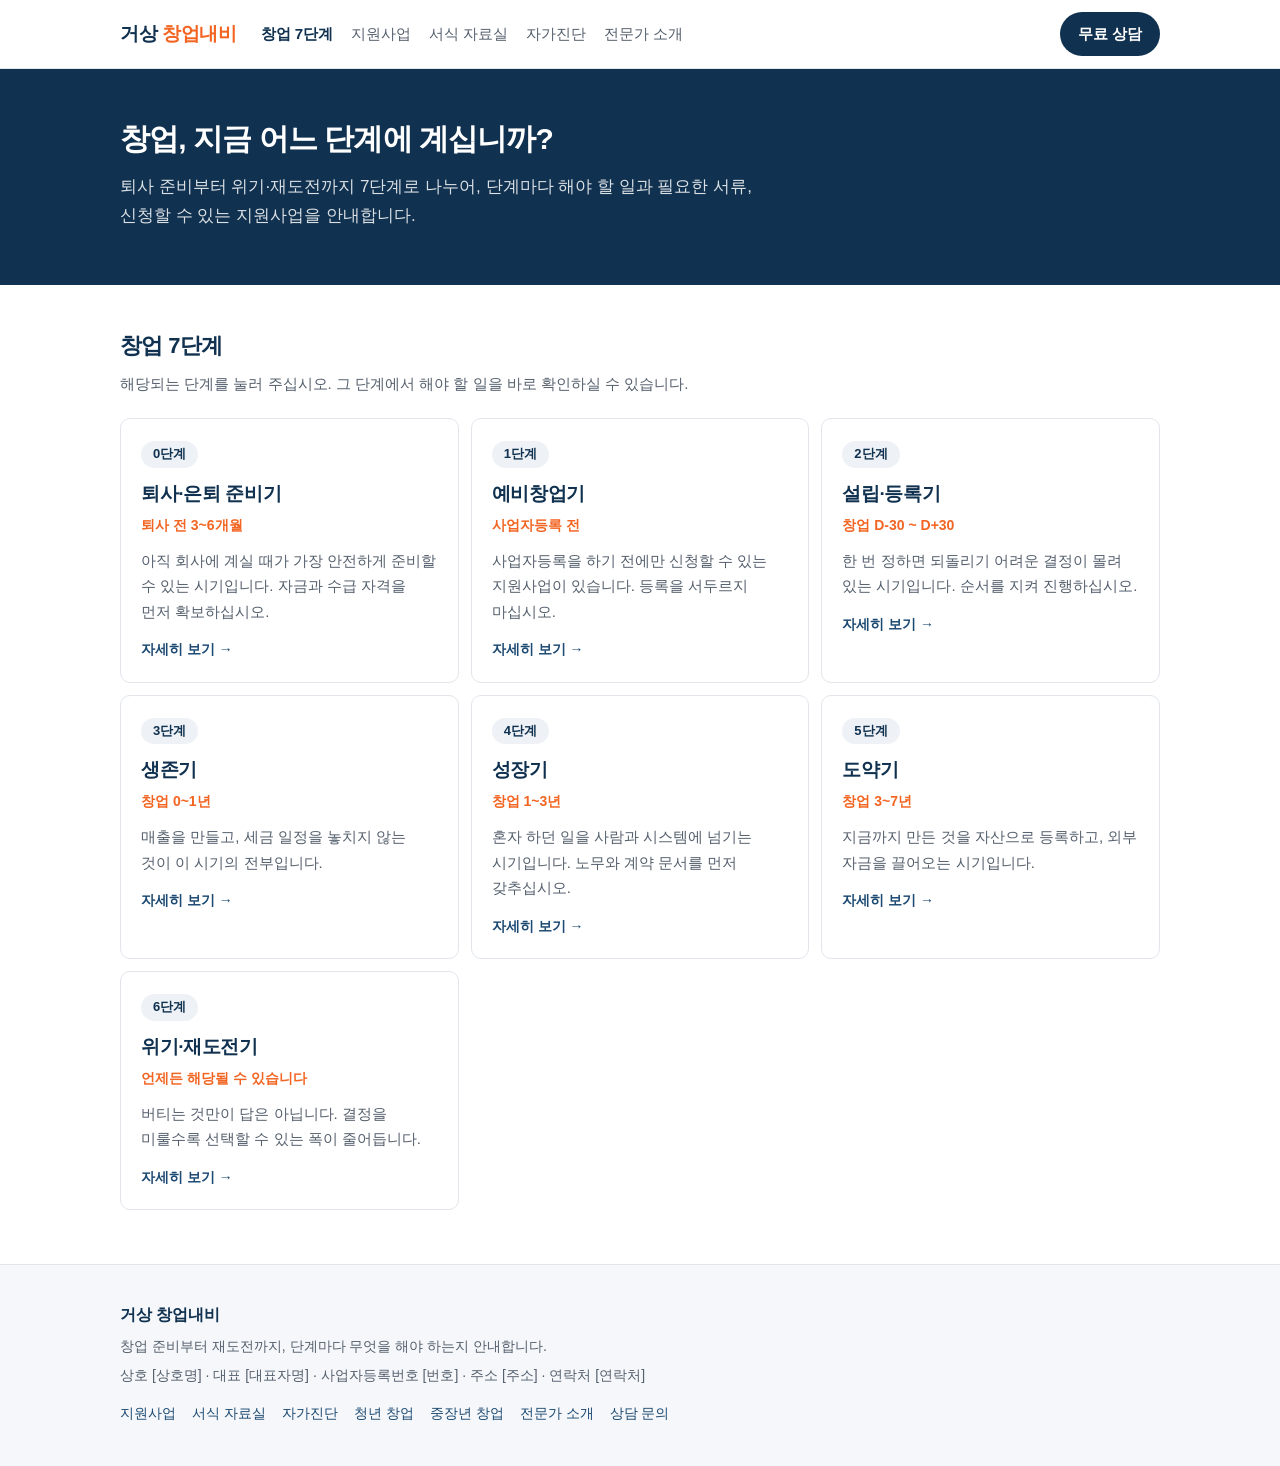
==== index.html @ eb36b54d "거상 창업내비 홈페이지 첫 공개 창업 7단계 안내, 지원사업 찾기, 서식 자료실, 3분 창업 진단, 페르소나 시나리오 2종, 분야별 전문가, 상담 신청까지 포함합니다. 신청 정보는" ====
<!DOCTYPE html>
<html lang="ko">
<head>
<meta charset="utf-8" />
<meta name="viewport" content="width=device-width, initial-scale=1" />
<title>거상 창업내비 · 퇴사 후 창업부터 재도전까지 단계별 안내</title>
<meta name="description" content="퇴사 후 창업을 준비하시는 분을 위한 창업 7단계 안내입니다. 창업 단계별 준비 서류, 예비창업패키지 등 지원사업, 40대 창업 지원사업과 중장년 창업 정보를 한 곳에 모았습니다." />
<!-- og:start  카카오톡 · 페이스북 등에 링크를 붙였을 때 보이는 정보입니다 -->
<link rel="canonical" href="https://woodlaws.github.io/geosang-navi/" />
<meta property="og:type" content="website" />
<meta property="og:site_name" content="거상 창업내비" />
<meta property="og:locale" content="ko_KR" />
<meta property="og:title" content="거상 창업내비 · 퇴사 후 창업부터 재도전까지 단계별 안내" />
<meta property="og:description" content="퇴사 후 창업을 준비하시는 분을 위한 창업 7단계 안내입니다. 창업 단계별 준비 서류, 예비창업패키지 등 지원사업, 40대 창업 지원사업과 중장년 창업 정보를 한 곳에 모았습니다." />
<meta property="og:url" content="https://woodlaws.github.io/geosang-navi/" />
<meta property="og:image" content="https://woodlaws.github.io/geosang-navi/images/og-cover.png" />
<meta property="og:image:width" content="1200" />
<meta property="og:image:height" content="630" />
<meta name="twitter:card" content="summary_large_image" />
<!-- og:end -->
<link rel="stylesheet" href="css/style.css" />
</head>
<body>

<!-- ===== 머리글 ===== -->
<header class="site-header">
  <div class="site-header__inner">
    <a class="logo" href="index.html">거상 <span>창업내비</span></a>
    <nav class="site-nav">
      <a href="#stages" class="is-active">창업 7단계</a>
      <a href="support.html">지원사업</a>
      <a href="library.html">서식 자료실</a>
      <a href="check.html">자가진단</a>
      <a href="expert.html">전문가 소개</a>
    </nav>
    <a class="header-cta" href="contact.html">무료 상담</a>
  </div>
</header>

<main>
  <!-- ===== 첫 화면 (1단계 작업에서 다시 다듬을 예정입니다) ===== -->
  <section class="hero">
    <div class="wrap">
      <h1>창업, 지금 어느 단계에 계십니까?</h1>
      <p>퇴사 준비부터 위기·재도전까지 7단계로 나누어, 단계마다 해야 할 일과 필요한 서류, 신청할 수 있는 지원사업을 안내합니다.</p>
    </div>
  </section>

  <!-- ===== 창업 7단계 카드 ===== -->
  <section class="stage-cards-sec" id="stages">
    <div class="wrap">
      <div class="sec__head">
        <h2>창업 7단계</h2>
        <p class="sec__desc">해당되는 단계를 눌러 주십시오. 그 단계에서 해야 할 일을 바로 확인하실 수 있습니다.</p>
      </div>
      <ul class="stage-cards" id="stage-cards"></ul>
    </div>
  </section>
</main>

<!-- ===== 꼬리글 ===== -->
<footer class="site-footer">
  <div class="wrap">
    <p class="site-footer__logo">거상 창업내비</p>
    <p>창업 준비부터 재도전까지, 단계마다 무엇을 해야 하는지 안내합니다.</p>
    <p>상호 [상호명] · 대표 [대표자명] · 사업자등록번호 [번호] · 주소 [주소] · 연락처 [연락처]</p>
    <div class="site-footer__links">
      <a href="support.html">지원사업</a>
      <a href="library.html">서식 자료실</a>
      <a href="check.html">자가진단</a>
      <a href="scenario-youth.html">청년 창업</a>
      <a href="scenario-senior.html">중장년 창업</a>
      <a href="expert.html">전문가 소개</a>
      <a href="contact.html">상담 문의</a>
    </div>
  </div>
</footer>

<script src="data/stages.js"></script>
<script src="js/main.js"></script>
</body>
</html>
---- css/style.css ----
/* ============================================================
   거상 창업내비 — 공통 스타일
   모든 페이지가 이 파일 하나를 함께 씁니다.
   ============================================================ */

:root {
  --navy: #10314f;
  --navy-dark: #0a2237;
  --navy-soft: #1d4a72;
  --accent: #f26522;
  --accent-dark: #d4501a;
  --ink: #1b2430;
  --ink-soft: #55606d;
  --ink-light: #8a939e;
  --line: #e2e6eb;
  --tint: #f5f7fa;
  --tint-2: #eef2f6;
  --white: #ffffff;
  --ok: #1f8a5f;
  --radius: 10px;
  --shadow: 0 2px 10px rgba(16, 49, 79, 0.07);
  --shadow-up: 0 8px 24px rgba(16, 49, 79, 0.12);
}

* { box-sizing: border-box; }

html { scroll-behavior: smooth; }

body {
  margin: 0;
  background: var(--white);
  color: var(--ink);
  font-family: "Malgun Gothic", "맑은 고딕", -apple-system, "Apple SD Gothic Neo",
    "Noto Sans KR", sans-serif;
  font-size: 16px;
  line-height: 1.7;
  word-break: keep-all;
  -webkit-text-size-adjust: 100%;
}

a { color: var(--navy-soft); text-decoration: none; }
a:hover { text-decoration: underline; }

h1, h2, h3 { line-height: 1.35; margin: 0; font-weight: 700; }

.wrap {
  width: 100%;
  max-width: 1080px;
  margin: 0 auto;
  padding: 0 20px;
}

/* ============================================================
   머리글 (모든 페이지 공통)
   ============================================================ */
.site-header {
  border-bottom: 1px solid var(--line);
  background: var(--white);
  position: sticky;
  top: 0;
  z-index: 50;
}

.site-header__inner {
  max-width: 1080px;
  margin: 0 auto;
  padding: 12px 20px;
  display: flex;
  flex-wrap: wrap;
  align-items: center;
  gap: 10px 24px;
}

.logo {
  font-size: 19px;
  font-weight: 800;
  color: var(--navy);
  letter-spacing: -0.02em;
  white-space: nowrap;
}
.logo:hover { text-decoration: none; }
.logo span { color: var(--accent); }

.site-nav {
  display: flex;
  flex-wrap: wrap;
  gap: 4px 18px;
  font-size: 15px;
}
.site-nav a { color: var(--ink-soft); padding: 4px 0; }
.site-nav a:hover { color: var(--navy); text-decoration: none; }
.site-nav a.is-active { color: var(--navy); font-weight: 700; }

.header-cta {
  margin-left: auto;
  background: var(--navy);
  color: var(--white);
  padding: 9px 18px;
  border-radius: 999px;
  font-size: 15px;
  font-weight: 700;
  white-space: nowrap;
}
.header-cta:hover { background: var(--navy-dark); text-decoration: none; }

/* ============================================================
   단계 페이지 상단
   ============================================================ */
.stage-head {
  background: var(--navy);
  color: var(--white);
  padding: 34px 0 40px;
}
.stage-head__crumb {
  margin: 0 0 18px;
  font-size: 14px;
  color: rgba(255, 255, 255, 0.65);
}
.stage-head__crumb a { color: rgba(255, 255, 255, 0.85); }
.stage-head__crumb span { margin: 0 4px; }

.stage-head__no {
  display: inline-block;
  margin: 0 0 12px;
  padding: 4px 14px;
  border-radius: 999px;
  background: var(--accent);
  color: var(--white);
  font-size: 14px;
  font-weight: 700;
}
.stage-head__name {
  font-size: 30px;
  letter-spacing: -0.03em;
  margin-bottom: 10px;
}
.stage-head__period {
  margin: 0 0 16px;
  font-size: 15px;
  color: rgba(255, 255, 255, 0.75);
}
.stage-head__summary {
  margin: 0;
  max-width: 720px;
  font-size: 17px;
  color: rgba(255, 255, 255, 0.95);
}

/* ============================================================
   7단계 진행 표시 바 + 이전/다음
   ============================================================ */
.stepbar-section {
  background: var(--tint);
  border-bottom: 1px solid var(--line);
  padding: 20px 0 24px;
}

.stepbar {
  display: grid;
  grid-template-columns: repeat(7, 1fr);
  gap: 6px;
}
.stepbar__item {
  display: flex;
  flex-direction: column;
  align-items: center;
  gap: 6px;
  padding: 10px 2px;
  border-radius: 8px;
  background: var(--white);
  border: 1px solid var(--line);
  text-align: center;
}
.stepbar__item:hover { text-decoration: none; border-color: var(--navy-soft); }
.stepbar__no {
  width: 26px;
  height: 26px;
  line-height: 26px;
  border-radius: 50%;
  background: var(--tint-2);
  color: var(--ink-soft);
  font-size: 13px;
  font-weight: 700;
}
.stepbar__label {
  font-size: 12px;
  color: var(--ink-soft);
  letter-spacing: -0.03em;
  line-height: 1.3;
}
.stepbar__item.is-done .stepbar__no { background: var(--navy-soft); color: var(--white); }
.stepbar__item.is-current {
  background: var(--navy);
  border-color: var(--navy);
}
.stepbar__item.is-current .stepbar__no { background: var(--accent); color: var(--white); }
.stepbar__item.is-current .stepbar__label { color: var(--white); font-weight: 700; }

.pager {
  display: grid;
  grid-template-columns: 1fr 1fr;
  gap: 10px;
  margin-top: 16px;
}
.pager__btn {
  display: flex;
  flex-direction: column;
  gap: 2px;
  padding: 12px 16px;
  border: 1px solid var(--line);
  border-radius: var(--radius);
  background: var(--white);
}
.pager__btn:hover { text-decoration: none; border-color: var(--navy-soft); }
.pager__btn--next { text-align: right; }
.pager__btn.is-off { background: var(--tint-2); border-style: dashed; }
.pager__dir { font-size: 13px; color: var(--ink-light); }
.pager__name { font-size: 15px; font-weight: 700; color: var(--navy); letter-spacing: -0.02em; }
.pager__btn.is-off .pager__name { color: var(--ink-light); font-weight: 400; }

/* ============================================================
   본문 섹션 공통
   ============================================================ */
.sec { padding: 44px 0; border-bottom: 1px solid var(--line); }
.sec--tint { background: var(--tint); }

.sec__head { margin-bottom: 22px; }
.sec__num {
  display: inline-block;
  margin-right: 8px;
  color: var(--accent);
  font-size: 20px;
  font-weight: 700;
  vertical-align: -1px;
}
.sec__head h2 {
  display: inline;
  font-size: 22px;
  letter-spacing: -0.03em;
  color: var(--navy);
}
.sec__desc {
  margin: 10px 0 0;
  font-size: 15px;
  color: var(--ink-soft);
}

/* ============================================================
   ① 해야 할 일
   ============================================================ */
.todo-count {
  margin: 0 0 12px;
  font-size: 14px;
  font-weight: 700;
  color: var(--ink-soft);
}
.todo-count.is-all { color: var(--ok); }

.todo-list { list-style: none; margin: 0; padding: 0; display: grid; gap: 10px; }

.todo {
  border: 1px solid var(--line);
  border-radius: var(--radius);
  background: var(--white);
  transition: border-color 0.15s;
}
.todo:hover { border-color: var(--navy-soft); }
.todo.is-done { background: var(--tint); border-color: var(--line); }

.todo__label {
  display: flex;
  align-items: flex-start;
  gap: 12px;
  padding: 14px 16px;
  cursor: pointer;
}
.todo__box {
  flex: none;
  width: 20px;
  height: 20px;
  margin: 3px 0 0;
  accent-color: var(--accent);
  cursor: pointer;
}
.todo__text { font-size: 16px; color: var(--ink); }
.todo.is-done .todo__text { color: var(--ink-light); text-decoration: line-through; }

.btn-reset {
  margin-top: 14px;
  padding: 8px 14px;
  border: 1px solid var(--line);
  border-radius: 8px;
  background: var(--white);
  color: var(--ink-soft);
  font-size: 14px;
  font-family: inherit;
  cursor: pointer;
}
.btn-reset:hover { border-color: var(--ink-light); color: var(--ink); }

/* ============================================================
   ② 필요 서류 · 문서양식
   ============================================================ */
.doc-list { list-style: none; margin: 0; padding: 0; display: grid; gap: 10px; }
@media (min-width: 720px) {
  .doc-list { grid-template-columns: 1fr 1fr; }
}

.doc__link {
  display: block;
  height: 100%;
  padding: 16px;
  background: var(--white);
  border: 1px solid var(--line);
  border-radius: var(--radius);
}
.doc__link:hover { text-decoration: none; border-color: var(--navy-soft); box-shadow: var(--shadow); }
.doc__name { display: block; font-size: 16px; font-weight: 700; color: var(--navy); }
.doc__note { display: block; margin-top: 4px; font-size: 14px; color: var(--ink-soft); }
.doc__go { display: block; margin-top: 8px; font-size: 13px; color: var(--accent); font-weight: 700; }

/* ============================================================
   ③ 이 단계 지원사업
   ============================================================ */
.support-cols { display: grid; gap: 14px; }
@media (min-width: 720px) {
  .support-cols { grid-template-columns: 1fr 1fr; }
}

.support-box {
  padding: 18px;
  background: var(--tint);
  border: 1px solid var(--line);
  border-radius: var(--radius);
}
.support-box--common { background: var(--tint); }
.support-box__title {
  margin: 0 0 14px;
  padding-bottom: 10px;
  border-bottom: 2px solid var(--navy);
  font-size: 16px;
  font-weight: 700;
  color: var(--navy);
}

.support-list { list-style: none; margin: 0; padding: 0; display: grid; gap: 10px; }
.support-item {
  padding: 14px;
  background: var(--white);
  border: 1px solid var(--line);
  border-radius: 8px;
}
.support-item__name { margin: 0; font-size: 16px; font-weight: 700; color: var(--ink); }
.support-item__desc { margin: 4px 0 0; font-size: 14px; color: var(--ink-soft); }
.support__empty { margin: 0; font-size: 14px; color: var(--ink-light); }

.support__caution {
  margin: 18px 0 0;
  padding: 12px 14px;
  background: #fff8f3;
  border: 1px solid #f7d9c5;
  border-radius: 8px;
  font-size: 14px;
  color: var(--accent-dark);
}
.support__more { margin: 14px 0 0; font-size: 15px; font-weight: 700; }

/* ============================================================
   하단 상담 신청
   ============================================================ */
.cta {
  padding: 48px 0 56px;
  background: var(--navy-dark);
  color: var(--white);
  text-align: center;
}
.cta h2 { font-size: 24px; letter-spacing: -0.03em; margin-bottom: 8px; }
.cta p { margin: 0 0 22px; color: rgba(255, 255, 255, 0.8); font-size: 16px; }

.btn-cta {
  display: inline-block;
  padding: 15px 38px;
  border-radius: 999px;
  background: var(--accent);
  color: var(--white);
  font-size: 17px;
  font-weight: 700;
  box-shadow: var(--shadow-up);
}
.btn-cta:hover { background: var(--accent-dark); text-decoration: none; }

/* ============================================================
   꼬리글 (모든 페이지 공통)
   ============================================================ */
.site-footer {
  padding: 30px 0 40px;
  background: var(--tint);
  border-top: 1px solid var(--line);
  font-size: 14px;
  color: var(--ink-soft);
}
.site-footer__logo { font-weight: 800; color: var(--navy); font-size: 16px; }
.site-footer p { margin: 6px 0 0; }
.site-footer__links { margin-top: 14px; display: flex; flex-wrap: wrap; gap: 6px 16px; }

.notice {
  margin: 40px 0;
  padding: 16px;
  border: 1px solid var(--line);
  border-radius: var(--radius);
  background: var(--tint);
}

/* ============================================================
   메인 페이지 — 7단계 카드 (1단계에서 더 다듬을 예정입니다)
   ============================================================ */
.hero {
  padding: 50px 0 54px;
  background: var(--navy);
  color: var(--white);
}
.hero h1 { font-size: 30px; letter-spacing: -0.03em; margin-bottom: 14px; }
.hero p { margin: 0; font-size: 17px; color: rgba(255, 255, 255, 0.85); max-width: 660px; }

.stage-cards-sec { padding: 46px 0 54px; }
.stage-cards-sec h2 { font-size: 22px; color: var(--navy); letter-spacing: -0.03em; }
.stage-cards-sec .sec__desc { margin-bottom: 22px; }

.stage-cards { list-style: none; margin: 0; padding: 0; display: grid; gap: 12px; }
@media (min-width: 640px) { .stage-cards { grid-template-columns: 1fr 1fr; } }
@media (min-width: 960px) { .stage-cards { grid-template-columns: repeat(3, 1fr); } }

.stage-card {
  display: block;
  height: 100%;
  padding: 20px;
  background: var(--white);
  border: 1px solid var(--line);
  border-radius: var(--radius);
}
.stage-card:hover {
  text-decoration: none;
  border-color: var(--navy-soft);
  box-shadow: var(--shadow-up);
  transform: translateY(-2px);
}
.stage-card { transition: transform 0.15s, box-shadow 0.15s, border-color 0.15s; }
.stage-card__no {
  display: inline-block;
  margin-bottom: 10px;
  padding: 2px 12px;
  border-radius: 999px;
  background: var(--tint-2);
  color: var(--navy);
  font-size: 13px;
  font-weight: 700;
}
.stage-card__name { display: block; font-size: 19px; font-weight: 700; color: var(--navy); letter-spacing: -0.02em; }
.stage-card__period { display: block; margin-top: 4px; font-size: 14px; color: var(--accent); font-weight: 700; }
.stage-card__summary { display: block; margin-top: 10px; font-size: 15px; color: var(--ink-soft); }
.stage-card__go { display: block; margin-top: 14px; font-size: 14px; font-weight: 700; color: var(--navy-soft); }

/* ============================================================
   화면이 좁을 때 (휴대폰)
   ============================================================ */
@media (max-width: 760px) {
  body { font-size: 15px; }
  .header-cta { margin-left: 0; order: 3; }
  .site-nav { order: 4; width: 100%; border-top: 1px solid var(--line); padding-top: 8px; }
  .stage-head { padding: 26px 0 32px; }
  .stage-head__name { font-size: 24px; }
  .stage-head__summary { font-size: 16px; }
  .hero h1 { font-size: 24px; }

  /* 진행 표시 바는 좌우로 넘겨 보는 형태로 바꿉니다 */
  .stepbar {
    grid-template-columns: repeat(7, 108px);
    overflow-x: auto;
    padding-bottom: 6px;
    -webkit-overflow-scrolling: touch;
  }
  .pager { grid-template-columns: 1fr; }
  .pager__btn--next { text-align: left; }
  .sec { padding: 34px 0; }
  .sec__head h2 { font-size: 20px; }
  .cta h2 { font-size: 21px; }
}

/* ============================================================
   페르소나 시나리오 페이지 (scenario-youth / scenario-senior)
   ============================================================ */

/* 글자를 기본보다 1.1배 크게 쓰는 페이지 (중장년 페이지) */
body.text-large { font-size: 110%; }

/* 화면에는 보이지 않고 화면낭독기만 읽는 글 */
.sr-only {
  position: absolute;
  width: 1px; height: 1px;
  padding: 0; margin: -1px;
  overflow: hidden;
  clip: rect(0 0 0 0);
  white-space: nowrap;
  border: 0;
}

/* --- 상단 페르소나 소개 --- */
.persona-hero {
  background: var(--navy);
  color: var(--white);
  padding: 34px 0 40px;
}
.persona-hero__tag {
  display: inline-block;
  margin: 0 0 14px;
  padding: 4px 14px;
  border-radius: 999px;
  background: var(--accent);
  font-size: 14px;
  font-weight: 700;
}
.persona-hero h1 {
  font-size: 30px;
  letter-spacing: -0.03em;
  margin-bottom: 10px;
}
.persona-hero__lead {
  margin: 0;
  font-size: 17px;
  color: rgba(255, 255, 255, 0.85);
  max-width: 720px;
}
.persona-hero__msg {
  margin: 22px 0 0;
  padding: 16px 20px;
  border-left: 4px solid var(--accent);
  background: rgba(255, 255, 255, 0.08);
  border-radius: 0 var(--radius) var(--radius) 0;
  font-size: 19px;
  font-weight: 700;
  letter-spacing: -0.02em;
}

/* --- 프로필 표 --- */
.profile-table {
  width: 100%;
  border-collapse: collapse;
  border-top: 2px solid var(--navy);
  font-size: 16px;
}
.profile-table th,
.profile-table td {
  padding: 14px 16px;
  border-bottom: 1px solid var(--line);
  text-align: left;
  vertical-align: top;
}
.profile-table th {
  width: 200px;
  background: var(--tint);
  color: var(--navy);
  font-weight: 700;
  white-space: nowrap;
}
.profile-table td { color: var(--ink); }

@media (max-width: 620px) {
  .profile-table th,
  .profile-table td { display: block; width: auto; }
  .profile-table th { border-bottom: 0; padding-bottom: 6px; }
  .profile-table td { padding-top: 0; }
}

/* --- 고민 말풍선 --- */
.worries {
  list-style: none;
  margin: 0;
  padding: 0;
  display: grid;
  gap: 18px;
}
@media (min-width: 760px) {
  .worries { grid-template-columns: 1fr 1fr; gap: 20px 24px; }
}

.worry__bubble {
  position: relative;
  margin: 0;
  padding: 16px 18px;
  background: var(--white);
  border: 1px solid var(--line);
  border-radius: 14px;
  box-shadow: var(--shadow);
  font-size: 16px;
  font-weight: 700;
  color: var(--ink);
}
/* 말풍선 꼬리 */
.worry__bubble::after,
.worry__bubble::before {
  content: "";
  position: absolute;
  left: 26px;
  width: 0; height: 0;
  border-style: solid;
}
.worry__bubble::before {
  bottom: -11px;
  border-width: 11px 9px 0 9px;
  border-color: var(--line) transparent transparent transparent;
}
.worry__bubble::after {
  bottom: -9px;
  border-width: 10px 8px 0 8px;
  border-color: var(--white) transparent transparent transparent;
}
.worry__answer {
  margin: 20px 0 0 12px;
  font-size: 15px;
  color: var(--ink-soft);
}

/* --- 함정 박스 --- */
.trap-box {
  padding: 24px;
  background: #fff8f3;
  border: 1px solid #f0c3a5;
  border-left: 5px solid var(--accent);
  border-radius: var(--radius);
}
.trap-box__tag {
  margin: 0 0 8px;
  font-size: 14px;
  font-weight: 700;
  color: var(--accent-dark);
}
.trap-box__title {
  font-size: 21px;
  letter-spacing: -0.03em;
  color: var(--navy);
  margin-bottom: 10px;
}
.trap-box__body { margin: 0; font-size: 16px; color: var(--ink); }
.trap-box__body strong { color: var(--accent-dark); }
.trap-box__links {
  margin: 16px 0 0;
  display: flex;
  flex-wrap: wrap;
  gap: 8px 20px;
  font-size: 15px;
  font-weight: 700;
}

/* --- 세로 타임라인 --- */
.timeline {
  list-style: none;
  margin: 0;
  padding: 0;
  position: relative;
}
/* 세로 선 */
.timeline::before {
  content: "";
  position: absolute;
  left: 17px;
  top: 8px;
  bottom: 8px;
  width: 2px;
  background: var(--line);
}

.tl-item {
  position: relative;
  display: flex;
  gap: 16px;
  padding-bottom: 18px;
}
.tl-mark { flex: none; position: relative; z-index: 1; }
.tl-no {
  display: block;
  width: 36px; height: 36px;
  line-height: 36px;
  border-radius: 50%;
  background: var(--navy);
  color: var(--white);
  text-align: center;
  font-size: 15px;
  font-weight: 700;
}

.tl-body {
  flex: 1 1 auto;
  min-width: 0;
  padding: 18px 20px;
  background: var(--white);
  border: 1px solid var(--line);
  border-radius: var(--radius);
}
.tl-period { margin: 0 0 4px; font-size: 14px; font-weight: 700; color: var(--accent); }
.tl-name { font-size: 19px; letter-spacing: -0.02em; margin-bottom: 8px; }
.tl-name a { color: var(--navy); }
.tl-summary { margin: 0; font-size: 15px; color: var(--ink-soft); }

.tl-todos {
  margin: 14px 0 0;
  padding-left: 20px;
  font-size: 15px;
  color: var(--ink);
}
.tl-todos li { margin-bottom: 4px; }

.tl-todos__title,
.tl-support__title {
  margin: 16px 0 8px;
  font-size: 14px;
  font-weight: 700;
  color: var(--navy);
}

/* 체크리스트 형태 (중장년 페이지) */
.tl-checks { list-style: none; margin: 0; padding: 0; display: grid; gap: 8px; }
.tl-check label {
  display: flex;
  align-items: flex-start;
  gap: 10px;
  padding: 10px 12px;
  background: var(--tint);
  border: 1px solid var(--line);
  border-radius: 8px;
  cursor: pointer;
  font-size: 16px;
}
.tl-check label:hover { border-color: var(--navy-soft); }
.tl-check input {
  flex: none;
  width: 20px; height: 20px;
  margin: 2px 0 0;
  accent-color: var(--accent);
  cursor: pointer;
}
.tl-check.is-done span { color: var(--ink-light); text-decoration: line-through; }

/* 타임라인 안의 지원사업 */
.tl-support {
  margin-top: 16px;
  padding: 14px 16px;
  background: var(--tint);
  border-radius: 8px;
}
.tl-support__title { margin-top: 0; }
.tl-support__list { list-style: none; margin: 0; padding: 0; display: grid; gap: 8px; }
.tl-support__list li {
  padding-left: 14px;
  border-left: 3px solid var(--accent);
}
.tl-support__name { display: block; font-size: 15px; font-weight: 700; color: var(--ink); }
.tl-support__desc { display: block; font-size: 14px; color: var(--ink-soft); }
.tl-support__empty { margin: 0; font-size: 14px; color: var(--ink-light); }

.tl-go { margin: 14px 0 0; font-size: 14px; font-weight: 700; }

/* --- 하단 버튼 아래 보조 링크 --- */
.cta__sub { margin: 18px 0 0; font-size: 15px; }
.cta__sub a { color: rgba(255, 255, 255, 0.85); text-decoration: underline; }

@media (max-width: 760px) {
  .persona-hero h1 { font-size: 24px; }
  .persona-hero__msg { font-size: 17px; padding: 14px 16px; }
  .trap-box { padding: 18px; }
  .trap-box__title { font-size: 19px; }
  .tl-item { gap: 12px; }
  .tl-body { padding: 16px; }
  .tl-name { font-size: 17px; }
}

/* ============================================================
   일반 페이지 상단 (지원사업 / 자료실 등)
   ============================================================ */
.page-head {
  background: var(--navy);
  color: var(--white);
  padding: 30px 0 34px;
}
.page-head h1 { font-size: 28px; letter-spacing: -0.03em; margin-bottom: 8px; }
.page-head p { margin: 0; font-size: 16px; color: rgba(255, 255, 255, 0.82); }

/* ============================================================
   지원사업 찾기 — 조건 고르기
   ============================================================ */
.filter-sec {
  background: var(--tint);
  border-bottom: 1px solid var(--line);
  padding: 22px 0;
}

.filters { display: grid; gap: 12px; }
@media (min-width: 680px) { .filters { grid-template-columns: repeat(4, 1fr); } }

.filter { display: flex; flex-direction: column; gap: 6px; }
.filter label { font-size: 13px; font-weight: 700; color: var(--navy); }
.filter select {
  width: 100%;
  padding: 11px 12px;
  border: 1px solid var(--line);
  border-radius: 8px;
  background: var(--white);
  color: var(--ink);
  font-size: 15px;
  font-family: inherit;
  cursor: pointer;
}
.filter select:focus { outline: 2px solid var(--navy-soft); outline-offset: 1px; }

.filter-bottom {
  margin-top: 16px;
  display: flex;
  flex-wrap: wrap;
  align-items: flex-start;
  justify-content: space-between;
  gap: 12px;
}

/* 39세 이후 대안 켜기 / 끄기 */
.switch {
  display: flex;
  align-items: flex-start;
  gap: 12px;
  padding: 12px 16px;
  background: var(--white);
  border: 1px solid var(--line);
  border-radius: var(--radius);
  cursor: pointer;
  flex: 1 1 320px;
}
.switch:hover { border-color: var(--accent); }
.switch input { position: absolute; opacity: 0; pointer-events: none; }
.switch__box {
  flex: none;
  width: 44px; height: 24px;
  margin-top: 2px;
  border-radius: 999px;
  background: #c8cfd7;
  position: relative;
  transition: background 0.15s;
}
.switch__box::after {
  content: "";
  position: absolute;
  top: 3px; left: 3px;
  width: 18px; height: 18px;
  border-radius: 50%;
  background: var(--white);
  transition: transform 0.15s;
}
.switch input:checked + .switch__box { background: var(--accent); }
.switch input:checked + .switch__box::after { transform: translateX(20px); }
.switch input:focus-visible + .switch__box { outline: 2px solid var(--navy-soft); outline-offset: 2px; }
.switch__text strong { display: block; font-size: 15px; color: var(--ink); }
.switch__text em { display: block; font-style: normal; font-size: 13px; color: var(--ink-soft); }

.result-count { margin: 0 0 16px; font-size: 15px; font-weight: 700; color: var(--ink-soft); }

/* ============================================================
   지원사업 카드
   ============================================================ */
.sp-list { list-style: none; margin: 0; padding: 0; display: grid; gap: 14px; }
@media (min-width: 720px) { .sp-list { grid-template-columns: 1fr 1fr; } }
@media (min-width: 1000px) { .sp-list { grid-template-columns: repeat(3, 1fr); } }

.sp-card {
  display: flex;
  flex-direction: column;
  padding: 18px;
  background: var(--white);
  border: 1px solid var(--line);
  border-radius: var(--radius);
}
.sp-card:hover { box-shadow: var(--shadow); }

.sp-card__top { display: flex; flex-wrap: wrap; gap: 6px; margin-bottom: 10px; }
.sp-card__age,
.sp-card__field {
  padding: 3px 10px;
  border-radius: 999px;
  font-size: 12px;
  font-weight: 700;
}
.sp-card__age--youth39 { background: #fdeee6; color: var(--accent-dark); }
.sp-card__age--over40 { background: #e6f0f8; color: var(--navy); }
.sp-card__age--any { background: #e9f4ee; color: var(--ok); }
.sp-card__field { background: var(--tint-2); color: var(--ink-soft); }

.sp-card__name { font-size: 18px; letter-spacing: -0.02em; color: var(--navy); margin-bottom: 4px; }
.sp-card__org { margin: 0 0 8px; font-size: 13px; color: var(--ink-light); }
.sp-card__summary { margin: 0 0 12px; font-size: 15px; color: var(--ink-soft); flex: 1 1 auto; }

.sp-card__stages { display: flex; flex-wrap: wrap; gap: 6px; margin-bottom: 10px; }
.sp-card__stage {
  padding: 3px 10px;
  border: 1px solid var(--line);
  border-radius: 999px;
  font-size: 12px;
  font-weight: 700;
  color: var(--navy-soft);
}
.sp-card__stage:hover { text-decoration: none; background: var(--tint); }

.sp-card__deadline {
  margin: 0 0 12px;
  padding: 8px 12px;
  border-radius: 8px;
  background: var(--tint);
  font-size: 14px;
  font-weight: 700;
  color: var(--ink);
}
.sp-card__deadline.is-soon { background: #fdeee6; color: var(--accent-dark); }
.sp-card__deadline.is-closed { background: var(--tint-2); color: var(--ink-light); }
.sp-card__deadline.is-unknown { color: var(--ink-light); font-weight: 400; }

.sp-card__foot {
  display: flex;
  flex-wrap: wrap;
  align-items: center;
  justify-content: space-between;
  gap: 8px;
  padding-top: 12px;
  border-top: 1px solid var(--line);
}
.sp-card__asof { font-size: 12px; color: var(--ink-light); }
.sp-card__link { font-size: 14px; font-weight: 700; color: var(--navy-soft); }
.sp-card__link.is-off { color: var(--ink-light); cursor: not-allowed; text-decoration: line-through; }

.sp-empty {
  padding: 40px 20px;
  text-align: center;
  background: var(--tint);
  border: 1px dashed var(--line);
  border-radius: var(--radius);
  color: var(--ink-soft);
  grid-column: 1 / -1;
}

/* ============================================================
   자료실 — 카테고리 탭
   ============================================================ */
.lib-notice {
  margin: 0 0 20px;
  padding: 14px 16px;
  background: #fff8f3;
  border: 1px solid #f0c3a5;
  border-radius: var(--radius);
  font-size: 15px;
  color: var(--accent-dark);
}

.lib-tabs {
  display: flex;
  flex-wrap: wrap;
  gap: 8px;
  margin-bottom: 22px;
  padding-bottom: 18px;
  border-bottom: 1px solid var(--line);
}
.lib-tab {
  display: inline-flex;
  align-items: center;
  gap: 6px;
  padding: 9px 16px;
  border: 1px solid var(--line);
  border-radius: 999px;
  background: var(--white);
  color: var(--ink-soft);
  font-size: 15px;
  font-family: inherit;
  cursor: pointer;
}
.lib-tab:hover { border-color: var(--navy-soft); color: var(--navy); }
.lib-tab.is-on { background: var(--navy); border-color: var(--navy); color: var(--white); font-weight: 700; }
.lib-tab__n {
  min-width: 20px;
  padding: 0 5px;
  border-radius: 999px;
  background: var(--tint-2);
  color: var(--ink-soft);
  font-size: 12px;
  font-weight: 700;
  text-align: center;
}
.lib-tab.is-on .lib-tab__n { background: rgba(255, 255, 255, 0.22); color: var(--white); }

/* ============================================================
   자료실 — 양식 카드
   ============================================================ */
.lib-list { list-style: none; margin: 0; padding: 0; display: grid; gap: 14px; }
@media (min-width: 760px) { .lib-list { grid-template-columns: 1fr 1fr; } }

.lib-card {
  display: flex;
  flex-direction: column;
  padding: 20px;
  background: var(--white);
  border: 1px solid var(--line);
  border-radius: var(--radius);
  scroll-margin-top: 90px;
}
.lib-card:hover { box-shadow: var(--shadow); }
.lib-card.is-target {
  border-color: var(--accent);
  box-shadow: 0 0 0 3px rgba(242, 101, 34, 0.15);
}
.lib-card__body { flex: 1 1 auto; }
.lib-card__cat {
  display: inline-block;
  margin-bottom: 10px;
  padding: 3px 10px;
  border-radius: 999px;
  background: var(--tint-2);
  color: var(--navy);
  font-size: 12px;
  font-weight: 700;
}
.lib-card__name { font-size: 18px; letter-spacing: -0.02em; color: var(--navy); margin-bottom: 8px; }
.lib-card__desc { margin: 0; font-size: 15px; color: var(--ink-soft); }

.lib-card__includes {
  margin: 12px 0 0;
  padding: 12px 14px 12px 32px;
  background: var(--tint);
  border-radius: 8px;
  font-size: 14px;
  color: var(--ink);
}
.lib-card__includes li { margin-bottom: 2px; }

.lib-card__file { margin: 12px 0 0; font-size: 13px; color: var(--ink-light); }

.lib-card__foot { margin-top: 16px; }
.btn-get {
  width: 100%;
  padding: 13px 20px;
  border: 0;
  border-radius: 8px;
  background: var(--accent);
  color: var(--white);
  font-size: 16px;
  font-weight: 700;
  font-family: inherit;
  cursor: pointer;
}
.btn-get:hover { background: var(--accent-dark); }
.btn-get.is-wait { background: var(--tint-2); color: var(--ink-soft); }
.btn-get.is-wait:hover { background: #e3e8ee; }

/* ============================================================
   받기 팝업 (모달)
   ============================================================ */
body.is-modal-open { overflow: hidden; }

.modal {
  position: fixed;
  inset: 0;
  z-index: 100;
  display: flex;
  align-items: center;
  justify-content: center;
  padding: 20px;
}
.modal[hidden] { display: none; }

.modal__back {
  position: absolute;
  inset: 0;
  background: rgba(10, 34, 55, 0.55);
}

.modal__panel {
  position: relative;
  width: 100%;
  max-width: 460px;
  max-height: 90vh;
  overflow-y: auto;
  padding: 26px 24px 24px;
  background: var(--white);
  border-radius: 14px;
  box-shadow: 0 20px 50px rgba(10, 34, 55, 0.3);
}

.modal__close {
  position: absolute;
  top: 10px; right: 12px;
  width: 34px; height: 34px;
  border: 0;
  border-radius: 8px;
  background: transparent;
  color: var(--ink-light);
  font-size: 24px;
  line-height: 1;
  cursor: pointer;
}
.modal__close:hover { background: var(--tint); color: var(--ink); }

.modal__tag { margin: 0 0 6px; font-size: 13px; font-weight: 700; color: var(--accent); }
.modal__title { font-size: 20px; letter-spacing: -0.02em; color: var(--navy); margin-bottom: 20px; padding-right: 30px; }

/* 입력 칸 */
.field { margin-bottom: 14px; }
.field label {
  display: block;
  margin-bottom: 6px;
  font-size: 14px;
  font-weight: 700;
  color: var(--ink);
}
.field input {
  width: 100%;
  padding: 12px 14px;
  border: 1px solid var(--line);
  border-radius: 8px;
  background: var(--white);
  color: var(--ink);
  font-size: 16px;
  font-family: inherit;
}
.field input:focus { outline: 2px solid var(--navy-soft); outline-offset: 1px; border-color: var(--navy-soft); }

.req { color: var(--accent); font-size: 12px; font-weight: 700; }
.opt { color: var(--ink-light); font-size: 12px; font-weight: 400; }

.consent {
  display: flex;
  align-items: flex-start;
  gap: 10px;
  margin: 18px 0 0;
  padding: 14px;
  background: var(--tint);
  border: 1px solid var(--line);
  border-radius: 8px;
  font-size: 14px;
  cursor: pointer;
}
.consent input {
  flex: none;
  width: 20px; height: 20px;
  margin: 1px 0 0;
  accent-color: var(--accent);
  cursor: pointer;
}
.consent em {
  display: block;
  margin-top: 6px;
  font-style: normal;
  font-size: 13px;
  color: var(--ink-soft);
  line-height: 1.6;
}

.form-note {
  margin: 12px 0 0;
  font-size: 13px;
  color: var(--ink-light);
}

.modal__btns {
  display: flex;
  gap: 10px;
  margin-top: 20px;
}
.btn-ghost,
.btn-submit {
  flex: 1 1 auto;
  padding: 13px 16px;
  border-radius: 8px;
  font-size: 16px;
  font-weight: 700;
  font-family: inherit;
  cursor: pointer;
}
.btn-ghost { border: 1px solid var(--line); background: var(--white); color: var(--ink-soft); }
.btn-ghost:hover { border-color: var(--ink-light); color: var(--ink); }
.btn-submit { border: 0; background: var(--accent); color: var(--white); flex: 2 1 auto; }
.btn-submit:hover { background: var(--accent-dark); }

/* 받기 완료 화면 */
.get-done__msg { margin: 0 0 6px; font-size: 16px; font-weight: 700; color: var(--ink); }
.get-done__sub { margin: 0 0 4px; font-size: 14px; color: var(--ink-soft); }

.btn-download {
  display: block;
  margin-top: 16px;
  padding: 14px 16px;
  border-radius: 8px;
  background: var(--navy);
  color: var(--white);
  font-size: 16px;
  font-weight: 700;
  text-align: center;
}
.btn-download:hover { background: var(--navy-dark); text-decoration: none; }
.btn-download.is-wait { background: var(--accent); }
.btn-download.is-wait:hover { background: var(--accent-dark); }

@media (max-width: 760px) {
  .page-head h1 { font-size: 23px; }
  .filter-bottom { flex-direction: column; }
  .modal { padding: 12px; align-items: flex-end; }
  .modal__panel { max-height: 92vh; }
}

/* ============================================================
   3분 창업 진단 (check.html)
   ============================================================ */
.quiz-bar-sec {
  padding: 18px 0;
  background: var(--tint);
  border-bottom: 1px solid var(--line);
}
.quiz-step {
  margin: 0 0 8px;
  font-size: 14px;
  font-weight: 700;
  color: var(--navy);
}
.quiz-bar {
  height: 10px;
  border-radius: 999px;
  background: var(--tint-2);
  overflow: hidden;
}
.quiz-bar__fill {
  display: block;
  width: 0;
  height: 100%;
  border-radius: 999px;
  background: var(--accent);
  transition: width 0.25s;
}

.quiz-sec { border-bottom: 0; }

/* --- 문항 한 화면 --- */
.q { max-width: 620px; margin: 0 auto; }
.q__title {
  font-size: 24px;
  letter-spacing: -0.03em;
  color: var(--navy);
  margin-bottom: 8px;
}
.q__help { margin: 0 0 24px; font-size: 15px; color: var(--ink-soft); }

.q__opts { list-style: none; margin: 0; padding: 0; display: grid; gap: 10px; }
.q__opt {
  width: 100%;
  padding: 18px 20px;
  border: 1px solid var(--line);
  border-radius: var(--radius);
  background: var(--white);
  color: var(--ink);
  font-size: 17px;
  font-family: inherit;
  text-align: left;
  cursor: pointer;
  transition: border-color 0.12s, background 0.12s;
}
.q__opt:hover { border-color: var(--accent); background: #fffaf7; }
.q__opt.is-on { border-color: var(--accent); background: #fff3ec; font-weight: 700; }
.q__opt:focus-visible { outline: 2px solid var(--navy-soft); outline-offset: 2px; }

.q__back {
  margin-top: 22px;
  padding: 8px 4px;
  border: 0;
  background: transparent;
  color: var(--ink-soft);
  font-size: 15px;
  font-family: inherit;
  cursor: pointer;
}
.q__back:hover { color: var(--navy); text-decoration: underline; }

/* ============================================================
   진단 결과 카드
   (메인 페이지의 "진단 결과 예시" 카드에도 같은 모양을 씁니다)
   ============================================================ */
.result-card {
  max-width: 680px;
  margin: 0 auto;
  padding: 28px;
  background: var(--white);
  border: 1px solid var(--line);
  border-top: 5px solid var(--accent);
  border-radius: 14px;
  box-shadow: var(--shadow-up);
}
.result-card__tag { margin: 0 0 10px; font-size: 13px; font-weight: 700; color: var(--accent); }
.result-card__stageno {
  display: inline-block;
  margin: 0 0 8px;
  padding: 3px 12px;
  border-radius: 999px;
  background: var(--navy);
  color: var(--white);
  font-size: 13px;
  font-weight: 700;
}
.result-card__name { font-size: 26px; letter-spacing: -0.03em; color: var(--navy); margin-bottom: 4px; }
.result-card__period { margin: 0 0 18px; font-size: 15px; color: var(--ink-soft); }
.result-card__summary { margin: 16px 0 0; font-size: 16px; color: var(--ink); }

/* 결과 안의 7단계 진행 바 */
.rbar { display: grid; grid-template-columns: repeat(7, 1fr); gap: 4px; }
.rbar__item {
  display: block;
  padding: 8px 0;
  border-radius: 6px;
  background: var(--tint-2);
  text-align: center;
}
.rbar__no { font-size: 13px; font-weight: 700; color: var(--ink-light); }
.rbar__item.is-done { background: #d6e2ed; }
.rbar__item.is-done .rbar__no { color: var(--navy); }
.rbar__item.is-current { background: var(--accent); }
.rbar__item.is-current .rbar__no { color: var(--white); }

/* 덧붙는 안내 */
.rx {
  margin-top: 18px;
  padding: 16px 18px;
  background: var(--tint);
  border-left: 4px solid var(--navy-soft);
  border-radius: 0 8px 8px 0;
}
.rx--food { background: #fff8f3; border-left-color: var(--accent); }
.rx__title { margin: 0 0 6px; font-size: 16px; font-weight: 700; color: var(--navy); }
.rx__body { margin: 0; font-size: 15px; color: var(--ink-soft); }
.rx__checks {
  margin: 12px 0 0;
  padding-left: 20px;
  font-size: 15px;
  color: var(--ink);
}
.rx__checks li { margin-bottom: 2px; }
.rx__link { margin: 10px 0 0; font-size: 14px; font-weight: 700; }

/* 맞춤 지원사업 */
.rsup-box {
  margin-top: 24px;
  padding: 20px;
  background: var(--tint);
  border-radius: var(--radius);
}
.rsup-box__title { margin: 0 0 14px; font-size: 16px; font-weight: 700; color: var(--navy); }
.rsup { list-style: none; margin: 0; padding: 0; display: grid; gap: 10px; }
.rsup li {
  padding: 14px 16px;
  background: var(--white);
  border: 1px solid var(--line);
  border-radius: 8px;
}
.rsup__name { margin: 0; font-size: 16px; font-weight: 700; color: var(--ink); }
.rsup__desc { margin: 4px 0 0; font-size: 14px; color: var(--ink-soft); }
.rsup__empty { margin: 0; font-size: 15px; color: var(--ink-soft); }
.rsup-box__more { margin: 14px 0 0; font-size: 14px; font-weight: 700; }

/* 주의 문구 */
.rcaution {
  margin-top: 20px;
  padding: 16px 18px;
  background: #fff8f3;
  border: 1px solid #f0c3a5;
  border-radius: var(--radius);
}
.rcaution__title { margin: 0 0 6px; font-size: 15px; font-weight: 700; color: var(--accent-dark); }
.rcaution__body { margin: 0; font-size: 15px; color: var(--ink); }

/* 결과 버튼 */
.result-card__btns { display: grid; gap: 10px; margin-top: 24px; }
@media (min-width: 620px) { .result-card__btns { grid-template-columns: 1fr 1fr; } }

.btn-primary,
.btn-line {
  display: block;
  padding: 15px 18px;
  border-radius: 8px;
  font-size: 16px;
  font-weight: 700;
  font-family: inherit;
  text-align: center;
  cursor: pointer;
}
.btn-primary { border: 0; background: var(--accent); color: var(--white); }
.btn-primary:hover { background: var(--accent-dark); text-decoration: none; }
@media (min-width: 620px) { .btn-primary { grid-column: 1 / -1; } }

.btn-line { border: 1px solid var(--navy); background: var(--white); color: var(--navy); }
.btn-line:hover { background: var(--tint); text-decoration: none; }

.result-card__scenario { margin: 18px 0 0; font-size: 15px; font-weight: 700; text-align: center; }

.result-note {
  max-width: 680px;
  margin: 18px auto 0;
  font-size: 13px;
  color: var(--ink-light);
  text-align: center;
}
#result .btn-reset { display: block; margin: 14px auto 0; }

@media (max-width: 760px) {
  .q__title { font-size: 21px; }
  .q__opt { font-size: 16px; padding: 16px; }
  .result-card { padding: 20px; }
  .result-card__name { font-size: 22px; }
}

/* ============================================================
   인쇄 / PDF로 저장할 때 (결과지만 남깁니다)
   ============================================================ */
@media print {
  .no-print { display: none !important; }
  body { font-size: 12pt; background: var(--white); }
  .sec { padding: 0; border: 0; }
  .result-card {
    max-width: none;
    border: 1px solid #ccc;
    box-shadow: none;
    page-break-inside: avoid;
  }
  a { color: #000; text-decoration: none; }
}

/* ============================================================
   상담 신청 (contact.html)
   ============================================================ */
.contact-cols { display: grid; gap: 28px; }
@media (min-width: 900px) {
  .contact-cols { grid-template-columns: 1.6fr 1fr; gap: 40px; align-items: start; }
}

.from-note {
  margin: 0 0 20px;
  padding: 14px 16px;
  background: #fff8f3;
  border: 1px solid #f0c3a5;
  border-radius: var(--radius);
  font-size: 15px;
  font-weight: 700;
  color: var(--accent-dark);
}

.field textarea {
  width: 100%;
  padding: 12px 14px;
  border: 1px solid var(--line);
  border-radius: 8px;
  background: var(--white);
  color: var(--ink);
  font-size: 16px;
  font-family: inherit;
  line-height: 1.6;
  resize: vertical;
}
.field textarea:focus,
.field select:focus {
  outline: 2px solid var(--navy-soft);
  outline-offset: 1px;
  border-color: var(--navy-soft);
}
.field select {
  width: 100%;
  padding: 12px 14px;
  border: 1px solid var(--line);
  border-radius: 8px;
  background: var(--white);
  color: var(--ink);
  font-size: 16px;
  font-family: inherit;
  cursor: pointer;
}
.field input[readonly] { background: var(--tint); color: var(--ink-soft); }
.field__help { margin: 6px 0 0; font-size: 13px; color: var(--ink-light); }

.form-error {
  margin: 16px 0 0;
  padding: 12px 14px;
  background: #fdeee6;
  border: 1px solid #f0c3a5;
  border-radius: 8px;
  font-size: 14px;
  color: var(--accent-dark);
}
.form-error[hidden] { display: none; }

.btn-submit--wide { width: 100%; margin-top: 20px; padding: 16px; font-size: 17px; }
.btn-submit:disabled { background: var(--ink-light); cursor: default; }

/* 접수 완료 */
.contact-done {
  padding: 40px 28px;
  background: var(--tint);
  border: 1px solid var(--line);
  border-top: 5px solid var(--ok);
  border-radius: 14px;
  text-align: center;
}
.contact-done__mark {
  display: inline-block;
  margin: 0 0 14px;
  padding: 4px 14px;
  border-radius: 999px;
  background: var(--ok);
  color: var(--white);
  font-size: 13px;
  font-weight: 700;
}
.contact-done__msg { font-size: 22px; letter-spacing: -0.03em; color: var(--navy); margin-bottom: 12px; }
.contact-done__sub { margin: 0 0 20px; font-size: 15px; color: var(--ink-soft); }
.contact-done__links {
  display: flex;
  flex-wrap: wrap;
  justify-content: center;
  gap: 8px 20px;
  font-size: 15px;
  font-weight: 700;
}

/* 오른쪽 안내 */
.contact-side { display: grid; gap: 14px; }
.side-box {
  padding: 20px;
  background: var(--white);
  border: 1px solid var(--line);
  border-radius: var(--radius);
}
.side-box--tint { background: var(--tint); }
.side-box__title { font-size: 16px; color: var(--navy); margin-bottom: 12px; }
.side-box__list { margin: 0; padding-left: 20px; font-size: 15px; color: var(--ink-soft); }
.side-box__list li { margin-bottom: 4px; }
.side-box__text { margin: 0 0 6px; font-size: 15px; color: var(--ink-soft); }
.side-box__link { margin: 12px 0 0; font-size: 15px; font-weight: 700; }

/* ============================================================
   분야별 전문가 (expert.html)
   ============================================================ */
.own-box {
  padding: 24px;
  background: var(--navy);
  color: var(--white);
  border-radius: 14px;
}
.own-box__tag {
  margin: 0 0 18px;
  font-size: 13px;
  font-weight: 700;
  color: var(--accent);
}
.own-box__items { display: grid; gap: 18px; }
@media (min-width: 760px) { .own-box__items { grid-template-columns: 1fr 1fr; gap: 28px; } }

.own-item { padding-left: 16px; border-left: 3px solid var(--accent); }
.own-item__title { font-size: 19px; letter-spacing: -0.02em; margin-bottom: 8px; }
.own-item__desc { margin: 0; font-size: 15px; color: rgba(255, 255, 255, 0.82); }
.own-item__link { margin: 12px 0 0; font-size: 15px; font-weight: 700; }
.own-item__link a { color: var(--white); text-decoration: underline; }

.ex-list { list-style: none; margin: 0; padding: 0; display: grid; gap: 14px; }
@media (min-width: 680px) { .ex-list { grid-template-columns: 1fr 1fr; } }
@media (min-width: 1000px) { .ex-list { grid-template-columns: repeat(4, 1fr); } }

.ex-card {
  display: flex;
  flex-direction: column;
  padding: 20px;
  background: var(--white);
  border: 1px solid var(--line);
  border-radius: var(--radius);
}
.ex-card:hover { box-shadow: var(--shadow); }
.ex-card__job {
  margin: 0 0 14px;
  padding-bottom: 12px;
  border-bottom: 2px solid var(--navy);
  font-size: 19px;
  font-weight: 700;
  color: var(--navy);
  letter-spacing: -0.02em;
}
.ex-card__when { margin: 0 0 8px; font-size: 13px; font-weight: 700; color: var(--accent); }
.ex-card__points {
  flex: 1 1 auto;
  margin: 0 0 18px;
  padding-left: 18px;
  font-size: 14px;
  color: var(--ink-soft);
}
.ex-card__points li { margin-bottom: 6px; }

.ex-card__btn {
  display: block;
  padding: 12px;
  border-radius: 8px;
  background: var(--tint);
  border: 1px solid var(--line);
  color: var(--navy);
  font-size: 15px;
  font-weight: 700;
  text-align: center;
}
.ex-card__btn:hover { background: var(--navy); border-color: var(--navy); color: var(--white); text-decoration: none; }

@media (max-width: 760px) {
  .contact-done { padding: 30px 20px; }
  .contact-done__msg { font-size: 19px; }
  .own-box { padding: 20px; }
}
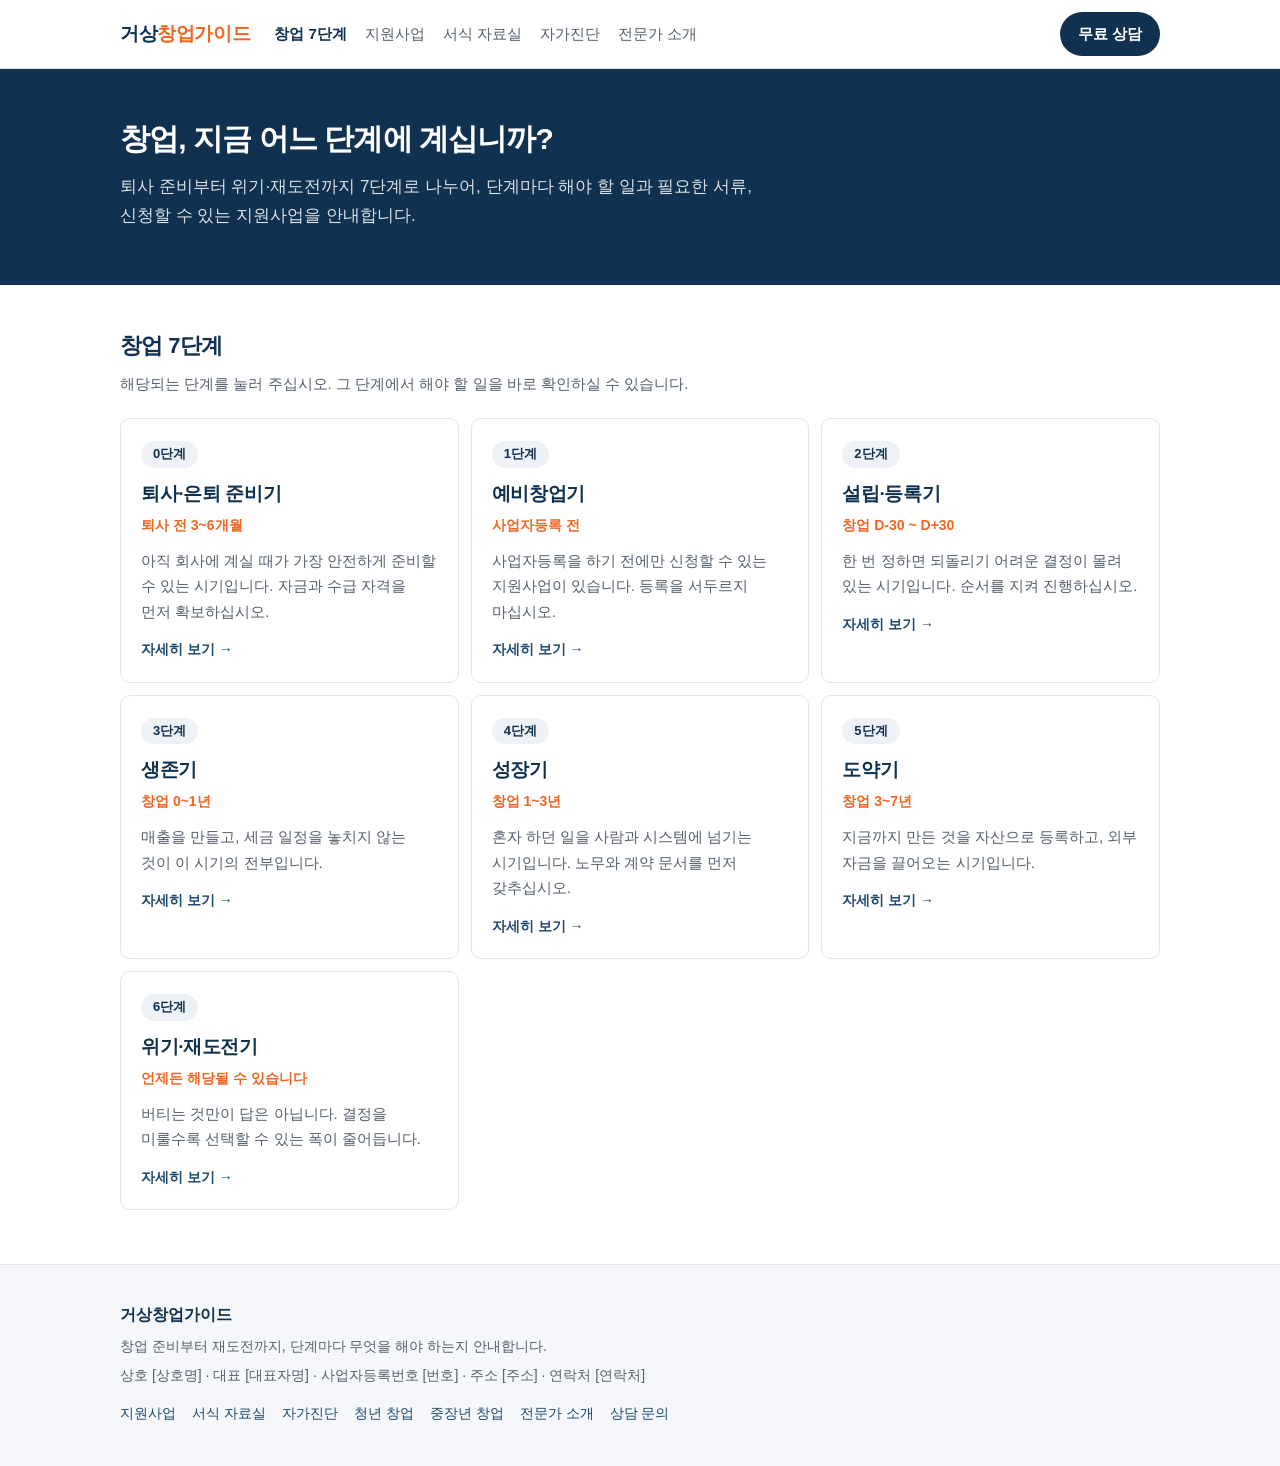
==== commit 19cb0357: "브랜드 이름을 거상창업가이드로 변경 화면에 보이는 이름, 제목, 공유 정보, 저장소 주소, 브라우저 저장 이름을 모두 새 이름으로 맞췄습니다. Supabase 프로젝트와 테이블 이" ====
--- a/index.html
+++ b/index.html
@@ -3,17 +3,17 @@
 <head>
 <meta charset="utf-8" />
 <meta name="viewport" content="width=device-width, initial-scale=1" />
-<title>거상 창업내비 · 퇴사 후 창업부터 재도전까지 단계별 안내</title>
+<title>거상창업가이드 · 퇴사 후 창업부터 재도전까지 단계별 안내</title>
 <meta name="description" content="퇴사 후 창업을 준비하시는 분을 위한 창업 7단계 안내입니다. 창업 단계별 준비 서류, 예비창업패키지 등 지원사업, 40대 창업 지원사업과 중장년 창업 정보를 한 곳에 모았습니다." />
 <!-- og:start  카카오톡 · 페이스북 등에 링크를 붙였을 때 보이는 정보입니다 -->
-<link rel="canonical" href="https://woodlaws.github.io/geosang-navi/" />
+<link rel="canonical" href="https://woodlaws.github.io/geosang-guide/" />
 <meta property="og:type" content="website" />
-<meta property="og:site_name" content="거상 창업내비" />
+<meta property="og:site_name" content="거상창업가이드" />
 <meta property="og:locale" content="ko_KR" />
-<meta property="og:title" content="거상 창업내비 · 퇴사 후 창업부터 재도전까지 단계별 안내" />
+<meta property="og:title" content="거상창업가이드 · 퇴사 후 창업부터 재도전까지 단계별 안내" />
 <meta property="og:description" content="퇴사 후 창업을 준비하시는 분을 위한 창업 7단계 안내입니다. 창업 단계별 준비 서류, 예비창업패키지 등 지원사업, 40대 창업 지원사업과 중장년 창업 정보를 한 곳에 모았습니다." />
-<meta property="og:url" content="https://woodlaws.github.io/geosang-navi/" />
-<meta property="og:image" content="https://woodlaws.github.io/geosang-navi/images/og-cover.png" />
+<meta property="og:url" content="https://woodlaws.github.io/geosang-guide/" />
+<meta property="og:image" content="https://woodlaws.github.io/geosang-guide/images/og-cover.png" />
 <meta property="og:image:width" content="1200" />
 <meta property="og:image:height" content="630" />
 <meta name="twitter:card" content="summary_large_image" />
@@ -25,7 +25,7 @@
 <!-- ===== 머리글 ===== -->
 <header class="site-header">
   <div class="site-header__inner">
-    <a class="logo" href="index.html">거상 <span>창업내비</span></a>
+    <a class="logo" href="index.html">거상<span>창업가이드</span></a>
     <nav class="site-nav">
       <a href="#stages" class="is-active">창업 7단계</a>
       <a href="support.html">지원사업</a>
@@ -61,7 +61,7 @@
 <!-- ===== 꼬리글 ===== -->
 <footer class="site-footer">
   <div class="wrap">
-    <p class="site-footer__logo">거상 창업내비</p>
+    <p class="site-footer__logo">거상창업가이드</p>
     <p>창업 준비부터 재도전까지, 단계마다 무엇을 해야 하는지 안내합니다.</p>
     <p>상호 [상호명] · 대표 [대표자명] · 사업자등록번호 [번호] · 주소 [주소] · 연락처 [연락처]</p>
     <div class="site-footer__links">
--- a/css/style.css
+++ b/css/style.css
@@ -1,5 +1,5 @@
 /* ============================================================
-   거상 창업내비 — 공통 스타일
+   거상창업가이드 — 공통 스타일
    모든 페이지가 이 파일 하나를 함께 씁니다.
    ============================================================ */
 
